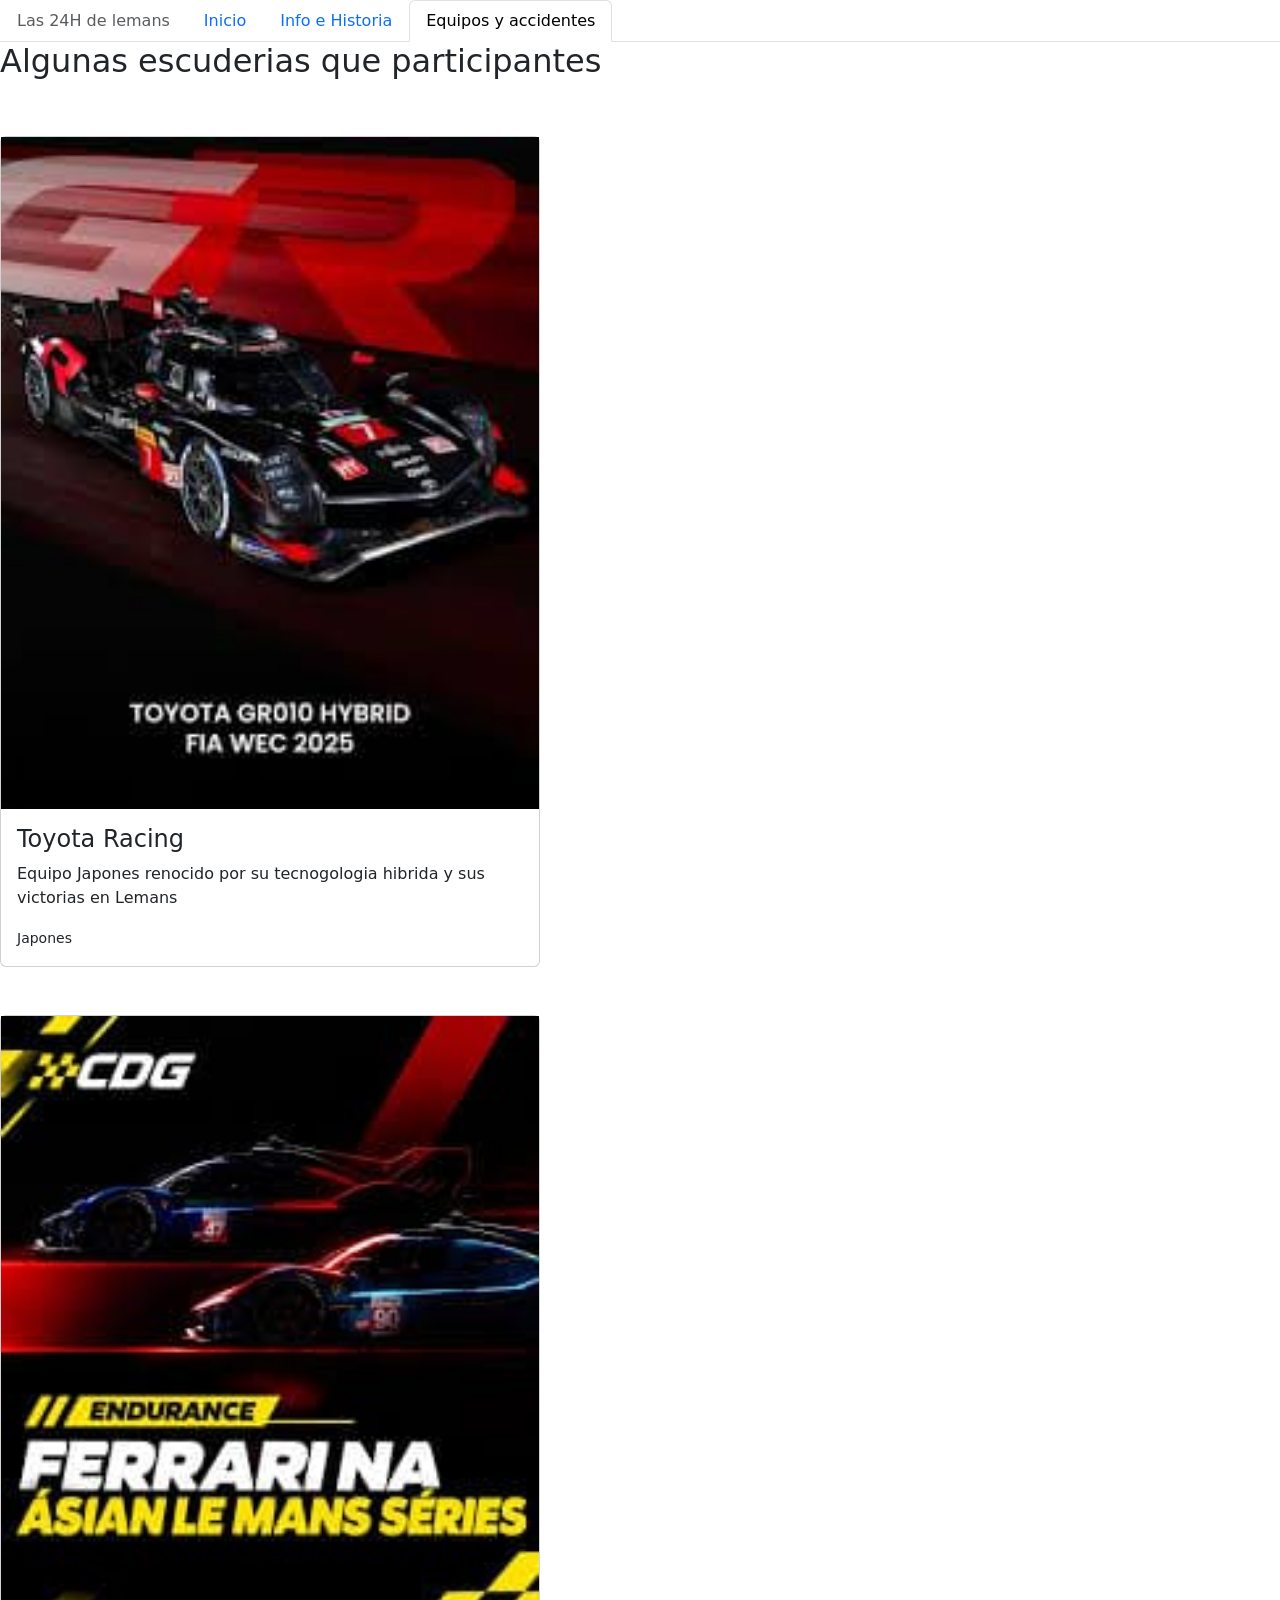
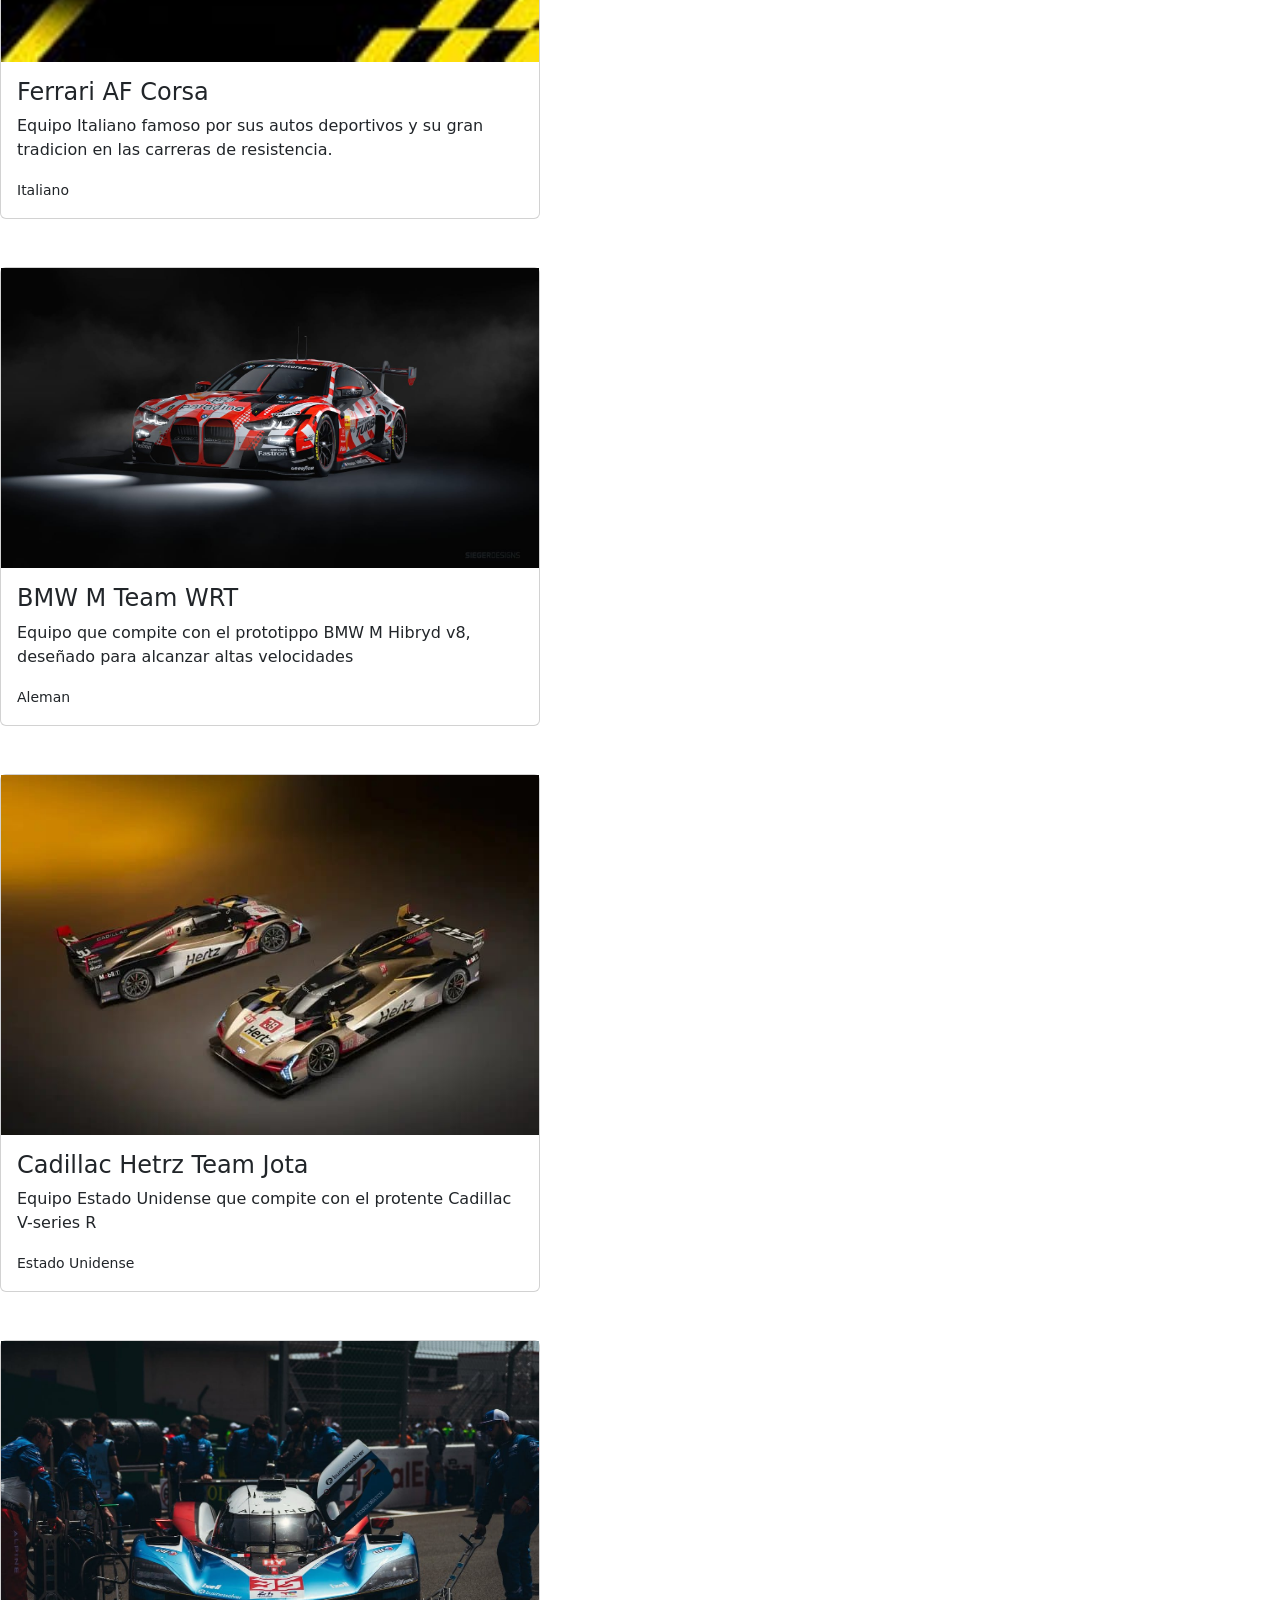
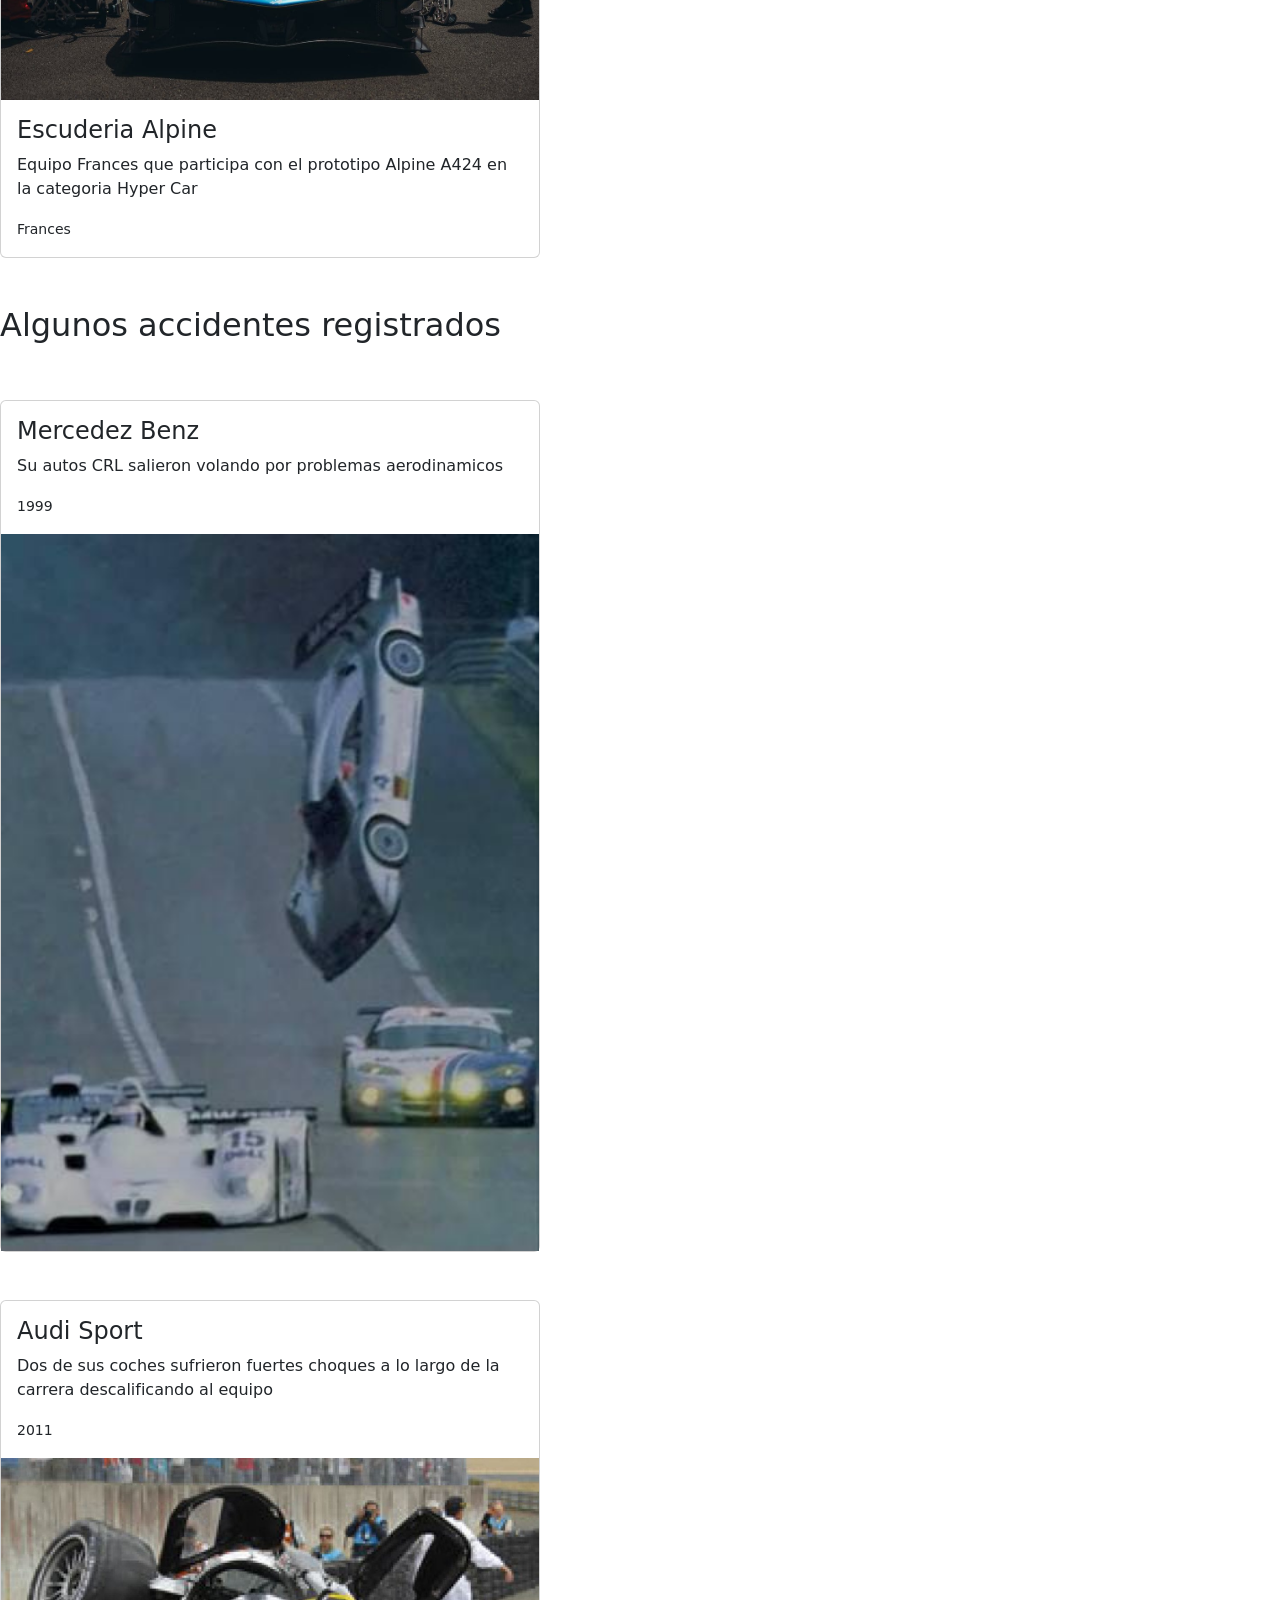
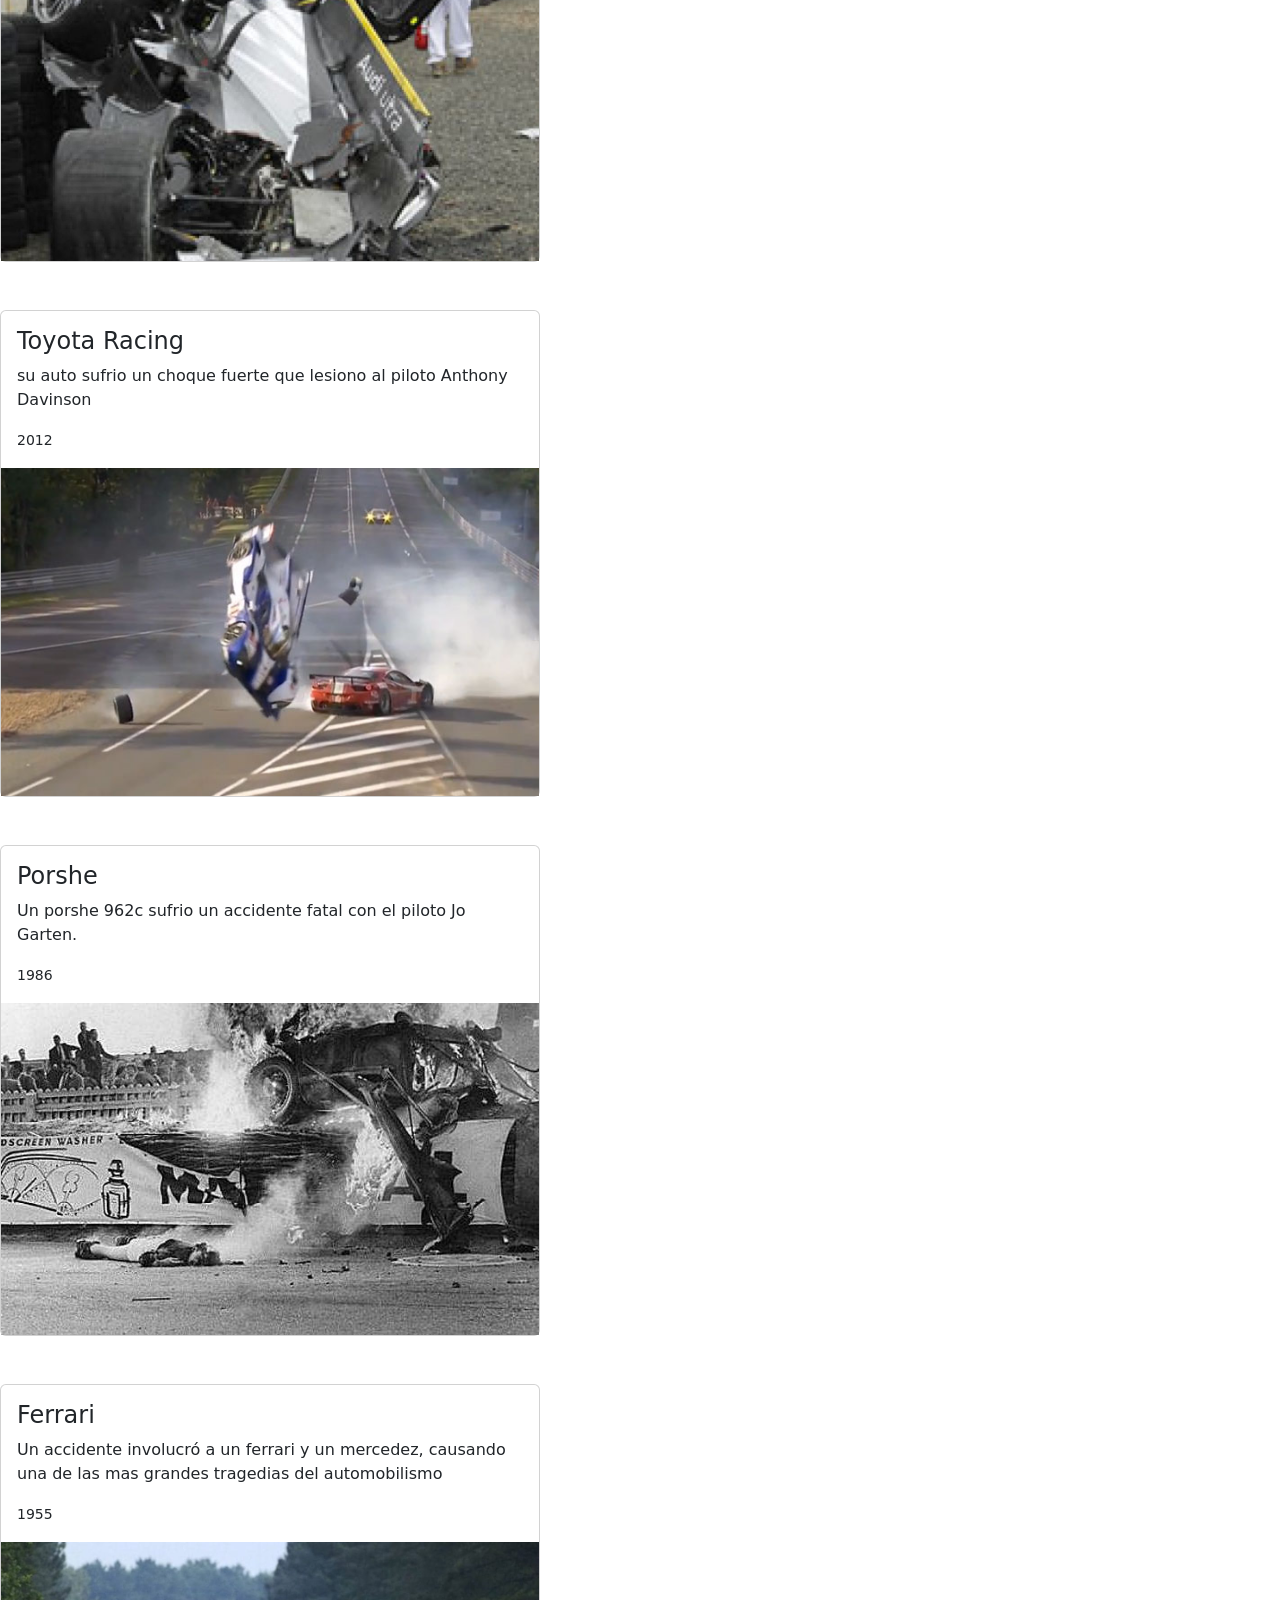
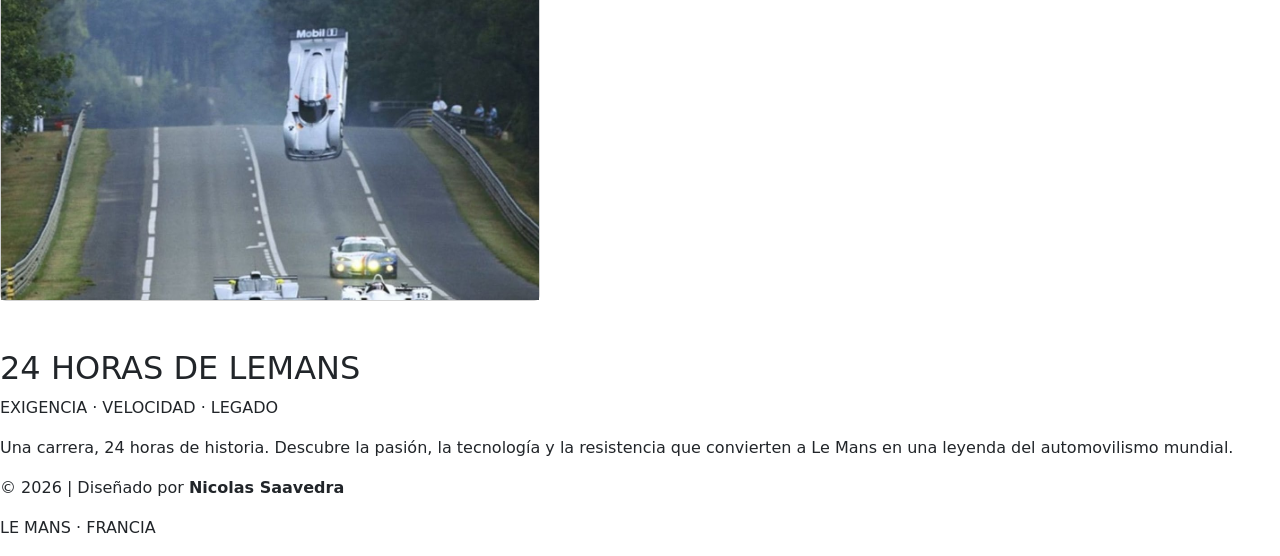
==== pages/Equipos y accidentes.html @ 600264c1 "estructura html lista de la pagina web" ====
<!DOCTYPE html>
<html lang="es">

<head>
    <meta charset="UTF-8">
    <meta name="viewport" content="width=device-width, initial-scale=1.0">
    <title>Las 24 Horas de Lemans</title>
    <link href="https://cdn.jsdelivr.net/npm/bootstrap@5.3.8/dist/css/bootstrap.min.css" rel="stylesheet"
        integrity="sha384-sRIl4kxILFvY47J16cr9ZwB07vP4J8+LH7qKQnuqkuIAvNWLzeN8tE5YBujZqJLB" crossorigin="anonymous">

</head>
<div id="nav">
    <ul class="nav nav-tabs">
        <li class="nav-item">
            <a class="nav-link disabled" aria-disabled="true">Las 24H de lemans</a>
        </li>
        <li class="nav-item">
            <a class="nav-link" href="..//index.html">Inicio</a>
        </li>
        <li class="nav-item">
            <a class="nav-link" href="info e histora.html">Info e Historia</a>
        </li>
        <li class="nav-item">
            <a class="nav-link  active" aria-current="page" href="Equipos y accidentes.html">Equipos y accidentes</a>
        </li>

    </ul>
</div>
</header>
<main>
    <div id="participanes">
        <h2>Algunas escuderias que participantes</h2>
        <br><br>
        <div class="card card-row" style="max-width: 540px;">
            <img src="..//assets/img/equipos y accidentes/escuderio toyota.jpeg" class="card-img-start" alt="imagen toyota">
            <div class="card-body">
                <h4 class="card-title">Toyota Racing</h4>
                <p class="card-text">Equipo Japones renocido por su tecnogologia hibrida y sus victorias en Lemans</p>
                <p class="card-text"><small class="fg-2">Japones  </small></p>
            </div>
        </div>
        <br><br>
        <div class="card card-row" style="max-width: 540px;">
            <img src="..//assets/img/equipos y accidentes/escuderia ferrari.jpeg" class="card-img-start" alt="escuderia ferrari">
            <div class="card-body">
                <h4 class="card-title">Ferrari AF Corsa</h4>
                <p class="card-text">Equipo Italiano famoso por sus autos deportivos y su gran tradicion en las carreras de resistencia.</p>
                <p class="card-text"><small class="fg-2">Italiano</small></p>
            </div>
        </div>
        <br><br>
        <div class="card card-row" style="max-width: 540px;">
            <img src="..//assets/img/equipos y accidentes/escuderia bmw.jpeg" class="card-img-start" alt="Escuderia BMW">
            <div class="card-body">
                <h4 class="card-title">BMW M Team WRT</h4>
                <p class="card-text">Equipo que compite con el prototippo BMW M Hibryd v8, deseñado para alcanzar altas velocidades </p>
                <p class="card-text"><small class="fg-2">Aleman</small></p>
            </div>
        </div>
        <br><br>
        <div class="card card-row" style="max-width: 540px;">
            <img src="..//assets/img/equipos y accidentes/escuderia cadillac.jpeg" class="card-img-start" alt="Escuderia Cadillac">
            <div class="card-body">
                <h4 class="card-title">Cadillac  Hetrz Team Jota</h4>
                <p class="card-text">Equipo Estado Unidense  que compite con el protente Cadillac V-series R</p>
                <p class="card-text"><small class="fg-2">Estado Unidense </small></p>
            </div>
        </div>
        <br><br>
        <div class="card card-row" style="max-width: 540px;">
            <img src="..//assets/img/equipos y accidentes/escuderia alpine.jpeg" class="card-img-start" alt="Escuderia Alpine">
            <div class="card-body">
                <h4 class="card-title">Escuderia Alpine</h4>
                <p class="card-text">Equipo Frances que participa con el prototipo  Alpine A424 en la categoria Hyper Car</p>
                <p class="card-text"><small class="fg-2">Frances</small></p>
            </div>
        </div>

        <br><br>

        <div id="accidentes">
            <section>
                <h2>Algunos accidentes registrados</h2>
                <br><br>
                <div class="card card-row" style="max-width: 540px;">
                    <div class="card-body">
                        <h4 class="card-title">Mercedez Benz</h4>
                        <p class="card-text">Su autos CRL salieron volando por problemas aerodinamicos</p>
                        <p class="card-text"><small class="fg-2">1999</small></p>
                    </div>
                    <img src="..//assets/img/equipos y accidentes/accidente mercedez.jpeg" class="card-img-end" alt="accidente Mercedez Benz">
                </div>
                <br><br>
                <div class="card card-row" style="max-width: 540px;">
                    <div class="card-body">
                        <h4 class="card-title">Audi Sport</h4>
                        <p class="card-text">Dos de sus coches sufrieron fuertes choques a lo largo de la carrera descalificando al equipo</p>
                        <p class="card-text"><small class="fg-2">2011</small></p>
                    </div>
                    <img src="..//assets/img/equipos y accidentes/accidente audi.jpeg" class="card-img-end" alt="accidente audi">
                </div>
                <br><br>
                <div class="card card-row" style="max-width: 540px;">
                    <div class="card-body">
                        <h4 class="card-title">Toyota Racing </h4>
                        <p class="card-text">su auto sufrio un choque fuerte que lesiono al piloto Anthony Davinson</p>
                        <p class="card-text"><small class="fg-2">2012</small></p>
                    </div>
                    <img src="..//assets/img/equipos y accidentes/acccidente toyota.jpeg" class="card-img-end" alt="accidente toyota">
                </div>
                <br><br>
                <div class="card card-row" style="max-width: 540px;">
                    <div class="card-body">
                        <h4 class="card-title">Porshe</h4>
                        <p class="card-text">Un porshe 962c sufrio un accidente fatal con el piloto Jo Garten.</p>
                        <p class="card-text"><small class="fg-2">1986</small></p>
                    </div>
                    <img src="..//assets/img/equipos y accidentes/accidente porshe.jpeg" class="card-img-end" alt="accidente porshe">
                </div>
                <br><br>
                <div class="card card-row" style="max-width: 540px;">
                    <div class="card-body">
                        <h4 class="card-title">Ferrari</h4>
                        <p class="card-text">Un accidente involucró a un ferrari y un mercedez, causando una de las mas grandes tragedias del automobilismo</p>
                        <p class="card-text"><small class="fg-2">1955</small></p>
                    </div>
                    <img src="..//assets/img/equipos y accidentes/accidente ferrari.jpeg" class="card-img-end" alt="accidente ferrari">
                </div>
                <br><br>
            </section>
        </div>
</main>
<footer class="footer">
    <div class="footer-contenido">

        <h2>24 HORAS <span>DE LEMANS</span></h2>

        <p class="subtitulo">
            EXIGENCIA · VELOCIDAD · LEGADO
        </p>

        <p class="descripcion">
            Una carrera, 24 horas de historia.
            Descubre la pasión, la tecnología y la resistencia
            que convierten a Le Mans en una leyenda del
            automovilismo mundial.
        </p>

        <div class="footer-linea"></div>

        <div class="footer-inferior">
            <p class="autor">
                © 2026 | Diseñado por
                <strong>Nicolas Saavedra</strong>
            </p>

            <p class="ubicacion">
                LE MANS · FRANCIA
            </p>
        </div>

    </div>
</footer>


</html>
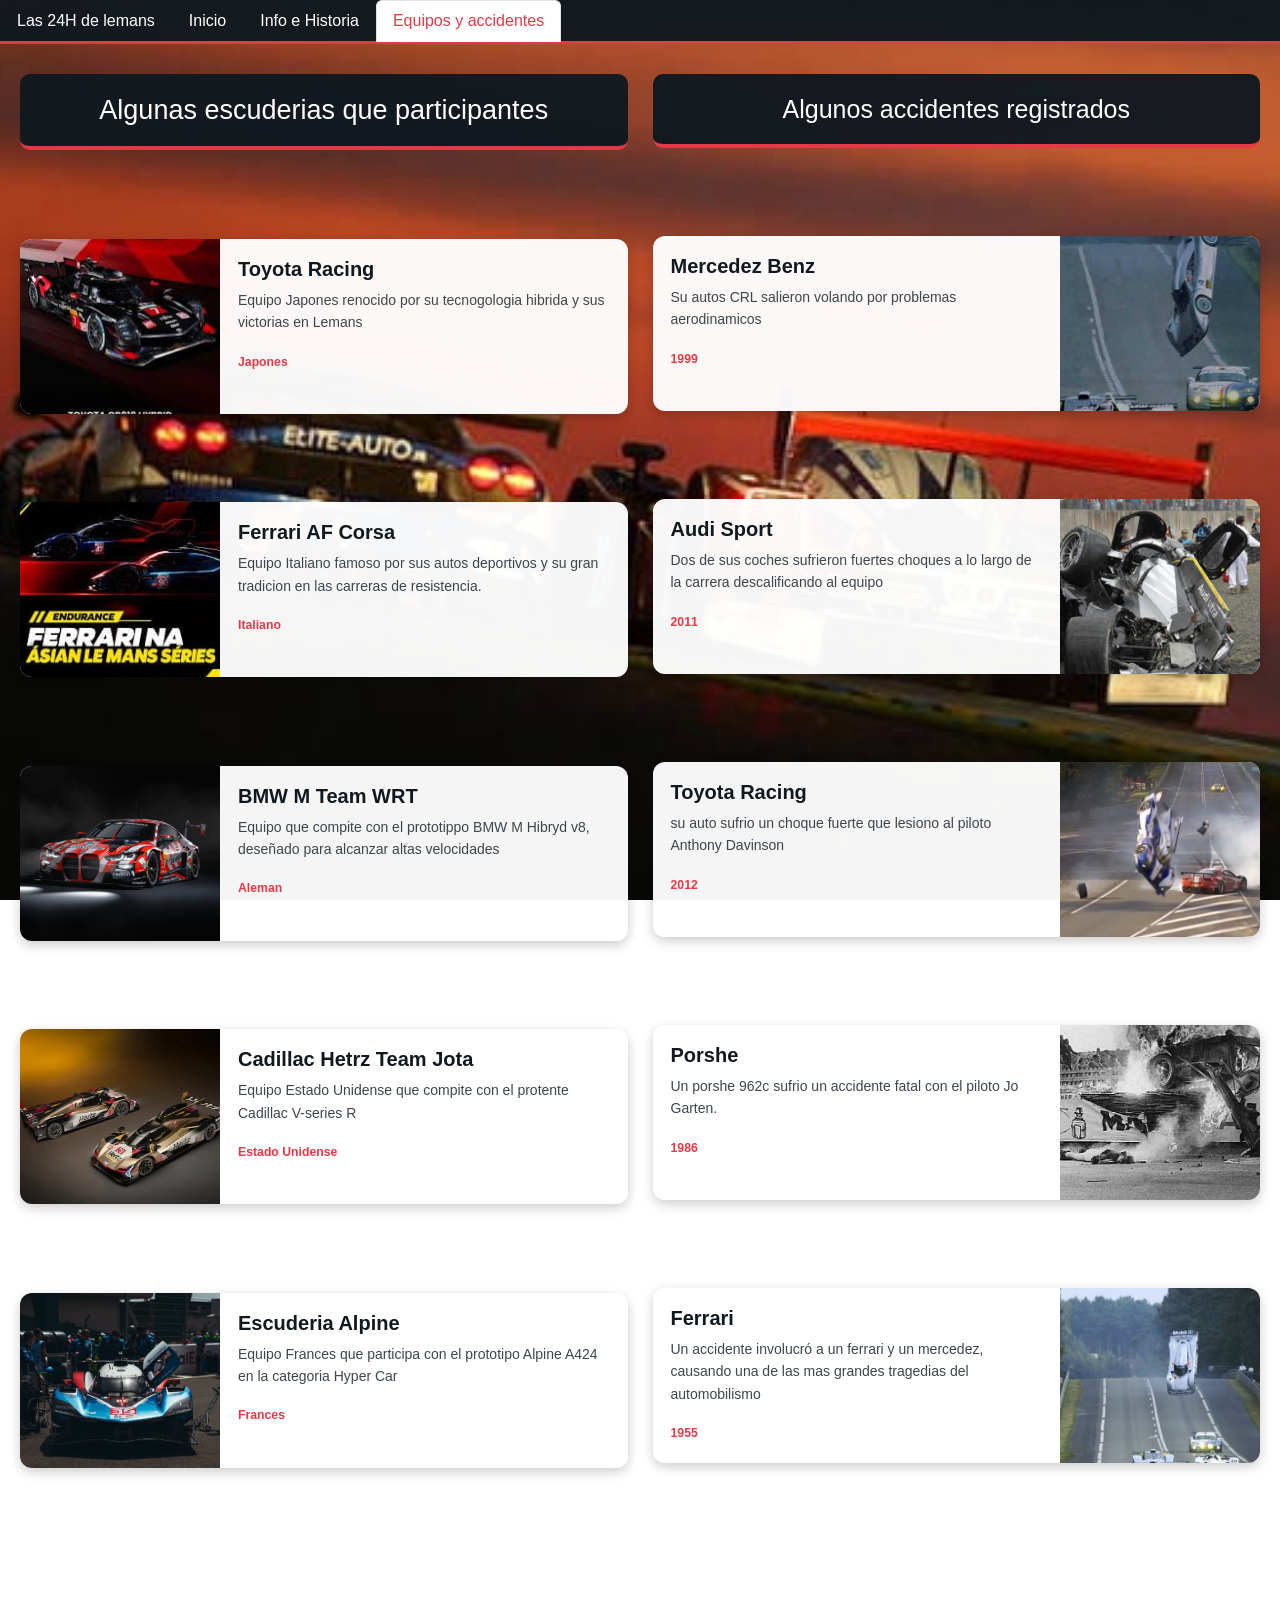
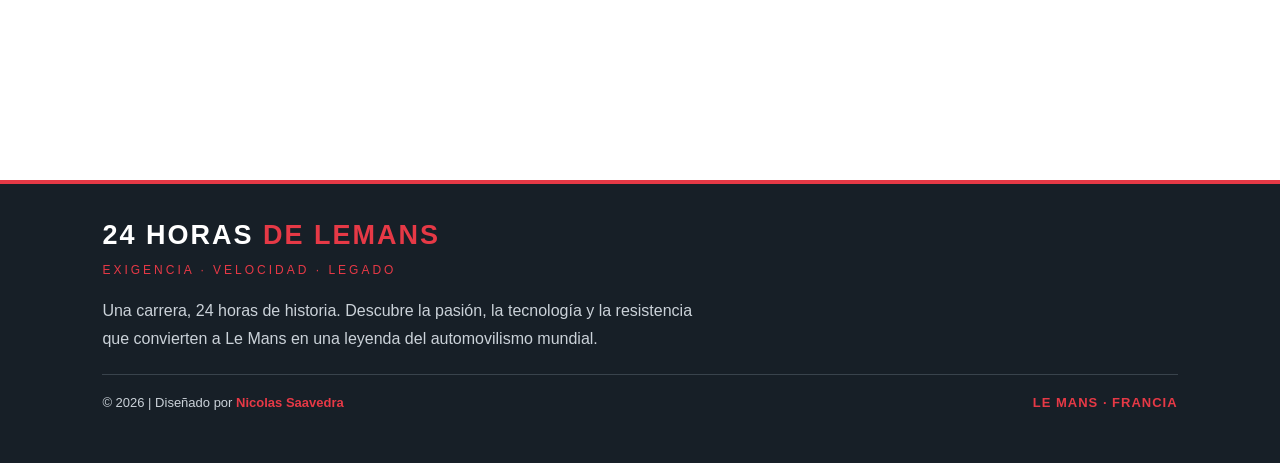
==== commit cbbfa1b4: "estructura css lista para primera prueba" ====
--- a/pages/Equipos y accidentes.html
+++ b/pages/Equipos y accidentes.html
@@ -7,6 +7,7 @@
     <title>Las 24 Horas de Lemans</title>
     <link href="https://cdn.jsdelivr.net/npm/bootstrap@5.3.8/dist/css/bootstrap.min.css" rel="stylesheet"
         integrity="sha384-sRIl4kxILFvY47J16cr9ZwB07vP4J8+LH7qKQnuqkuIAvNWLzeN8tE5YBujZqJLB" crossorigin="anonymous">
+        <link rel="stylesheet" href="..//css/equipos.css">
 
 </head>
 <div id="nav">
--- a/css/equipos.css
+++ b/css/equipos.css
@@ -0,0 +1,276 @@
+* {
+    box-sizing: border-box;
+}
+
+body {
+    margin: 0;
+    min-height: 100vh;
+    font-family: Arial, Helvetica, sans-serif;
+    background-image: url("../assets/img/index/WhatsApp Image 2026-10-12 at 7.16.06 PM.jpeg");
+    background-size: cover;
+    background-position: center;
+    background-repeat: no-repeat;
+    background-attachment: fixed;
+}
+
+#nav {
+    width: 100%;
+    background-color: rgba(16, 24, 32, 0.96);
+}
+
+#nav .nav {
+    justify-content: left;
+    border-bottom: 3px solid #e63946;
+}
+
+#nav .nav-link {
+    color: white;
+}
+
+#nav .nav-link:hover {
+    color: #e63946;
+}
+
+#nav .nav-link.active {
+    color: #e63946;
+    background-color: white;
+}
+
+main {
+    width: 100%;
+    max-width: 1500px;
+    margin: 0 auto;
+    padding: 30px 20px;
+}
+
+#participanes {
+    display: grid;
+    grid-template-columns: repeat(2, minmax(0, 1fr));
+    gap: 25px;
+    align-items: start;
+}
+
+#participanes > h2 {
+    grid-column: 1;
+    grid-row: 1;
+    margin: 0;
+    padding: 20px 12px;
+    color: white;
+    background-color: rgba(16, 24, 32, 0.96);
+    border-bottom: 4px solid #e63946;
+    border-radius: 10px;
+    font-size: 27px;
+    text-align: center;
+}
+
+#participanes > .card {
+    grid-column: 1;
+    margin: 0;
+}
+
+#participanes > .card:nth-of-type(1) {
+    grid-row: 2;
+}
+
+#participanes > .card:nth-of-type(2) {
+    grid-row: 3;
+}
+
+#participanes > .card:nth-of-type(3) {
+    grid-row: 4;
+}
+
+#participanes > .card:nth-of-type(4) {
+    grid-row: 5;
+}
+
+#participanes > .card:nth-of-type(5) {
+    grid-row: 6;
+}
+
+#accidentes {
+    grid-column: 2;
+    grid-row: 1 / 7;
+    min-width: 0;
+}
+
+#accidentes section {
+    display: flex;
+    flex-direction: column;
+    gap: 20px;
+}
+
+#accidentes section > h2 {
+    margin: 0;
+    padding: 20px 12px;
+    color: white;
+    background-color: rgba(16, 24, 32, 0.96);
+    border-bottom: 4px solid #e63946;
+    border-radius: 10px;
+    font-size: 25px;
+    text-align: center;
+}
+
+#participanes > .card,
+#accidentes .card {
+    display: flex;
+    flex-direction: row;
+    align-items: stretch;
+    width: 100%;
+    max-width: none !important;
+    min-width: 0;
+    overflow: hidden;
+    border: none;
+    border-radius: 12px;
+    background-color: rgba(255, 255, 255, 0.96);
+    box-shadow: 0 4px 12px rgba(0, 0, 0, 0.2);
+    transition: transform 0.2s;
+}
+
+#participanes > .card:hover,
+#accidentes .card:hover {
+    transform: translateY(-3px);
+}
+
+.card-body {
+    flex: 1;
+    min-width: 0;
+    padding: 18px;
+}
+
+.card-title {
+    color: #101820;
+    font-size: 20px;
+    font-weight: bold;
+}
+
+.card-text {
+    color: #3d454d;
+    font-size: 14px;
+    line-height: 1.6;
+    overflow-wrap: anywhere;
+}
+
+.card-text small {
+    color: #e63946;
+    font-weight: bold;
+}
+
+.card-img-start,
+.card-img-end {
+    width: 38%;
+    max-width: 200px;
+    min-width: 0;
+    height: 175px;
+    object-fit: cover;
+    object-position: center;
+    align-self: center;
+    flex-shrink: 0;
+}
+
+.card-img-start {
+    order: -1;
+}
+
+.card-img-end {
+    order: 1;
+}
+
+/* FOOTER */
+.footer {
+    width: 100%;
+    margin-top: auto;
+    padding: 35px 8%;
+
+    background-color: rgba(16, 24, 32, 0.97);
+    color: white;
+
+    border-top: 4px solid #e63946;
+}
+
+.footer-contenido {
+    width: 100%;
+    max-width: 1100px;
+    margin: 0 auto;
+}
+
+.footer h2 {
+    font-size: 27px;
+    font-weight: bold;
+    letter-spacing: 2px;
+    margin-bottom: 10px;
+}
+
+.footer h2 span {
+    color: #e63946;
+}
+
+.subtitulo {
+    color: #e63946;
+    font-size: 12px;
+    letter-spacing: 3px;
+    margin-bottom: 18px;
+}
+
+.descripcion {
+    max-width: 600px;
+    color: #cbd2d9;
+    line-height: 1.7;
+    margin-bottom: 22px;
+}
+
+.footer-linea {
+    width: 100%;
+    height: 1px;
+    background-color: #39434c;
+    margin-bottom: 18px;
+}
+
+.footer-inferior {
+    display: flex;
+    justify-content: space-between;
+    align-items: center;
+    flex-wrap: wrap;
+    gap: 12px;
+    font-size: 13px;
+    color: #cbd2d9;
+}
+
+.autor strong {
+    color: #e63946;
+}
+
+.ubicacion {
+    color: #e63946;
+    font-weight: bold;
+    letter-spacing: 1px;
+}
+
+/* ADAPTACIÓN A CELULARES */
+@media (max-width: 600px) {
+    #nav .nav {
+        flex-wrap: wrap;
+    }
+
+    #nav .nav-link {
+        padding: 8px;
+        font-size: 13px;
+    }
+
+    main {
+        padding: 45px 18px;
+    }
+
+    .footer {
+        padding: 28px 6%;
+    }
+
+    .footer h2 {
+        font-size: 22px;
+    }
+
+    .footer-inferior {
+        flex-direction: column;
+        align-items: flex-start;
+    }
+}
